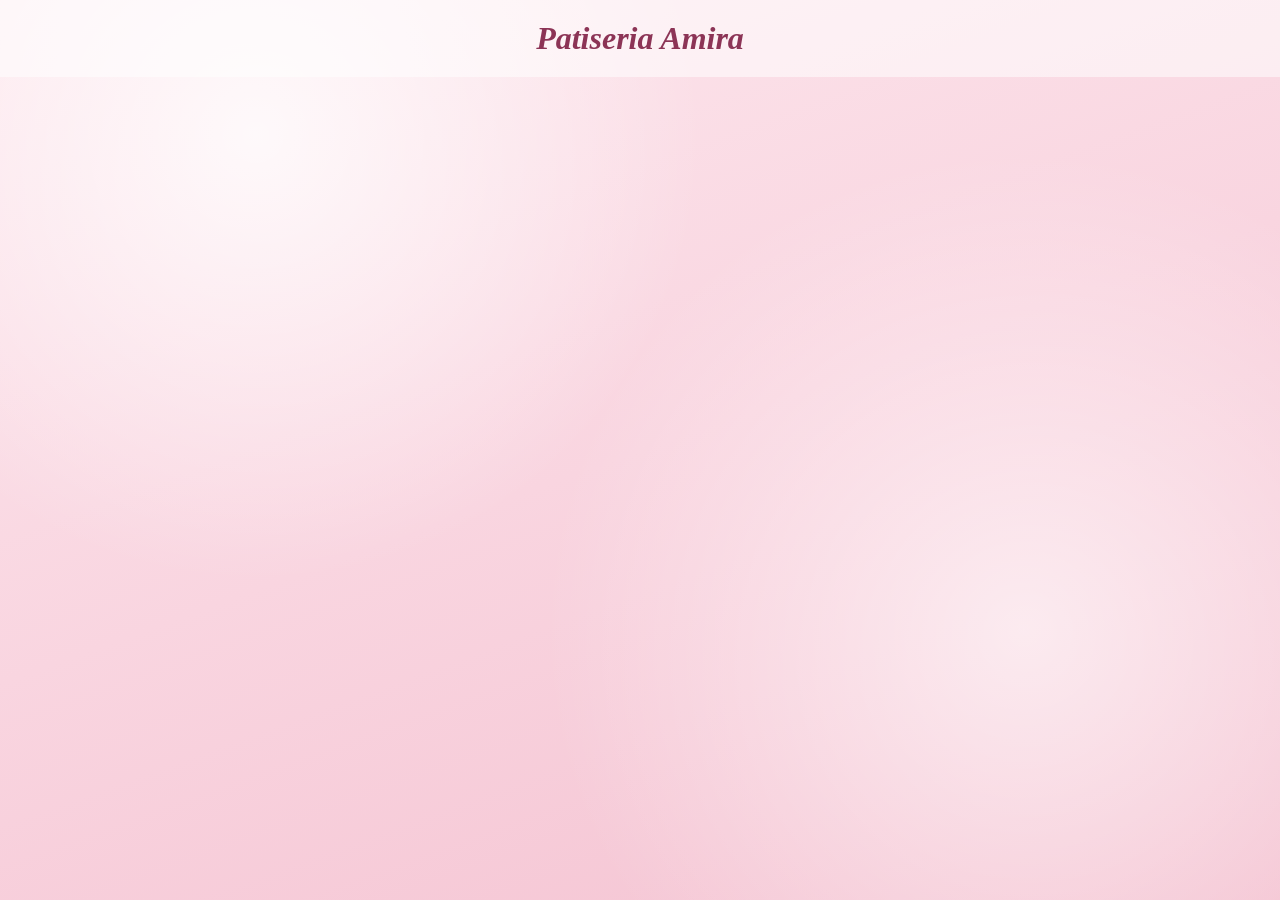
==== atestat.html @ 435b211f "amira" ====
<!DOCTYPE html>
<html lang="ro">
    <head>
        <meta charset="UTF-8">
        <meta name="viewport" content="width=device-width, initial-scale=1.0">
        <title>Patiseria Amira</title>
        <style>
            body
            {
                margin: 0;
                min-height: 100vh;
                background-color: #f9d5e0;
                background-image:
                    radial-gradient(circle at 20% 15%, rgba(255, 255, 255, 0.8), transparent 35%),
                    radial-gradient(circle at 80% 70%, rgba(255, 255, 255, 0.6), transparent 40%),
                    linear-gradient(160deg, #fde8ee 0%, #f9d5e0 50%, #f4c2d1 100%);
                background-attachment: fixed;
                font-family: Georgia, "Times New Roman", serif;
                color: #6b2e45;
            }
            h1
            {
                text-align: center;
                padding: 20px;
                margin: 0;
                color: #8c3456;
                background: rgba(255, 255, 255, 0.55);
            }
        </style>
    </head>
    <body>
        <h1><b><i>Patiseria Amira</i></b></h1>
    </body>
</html>
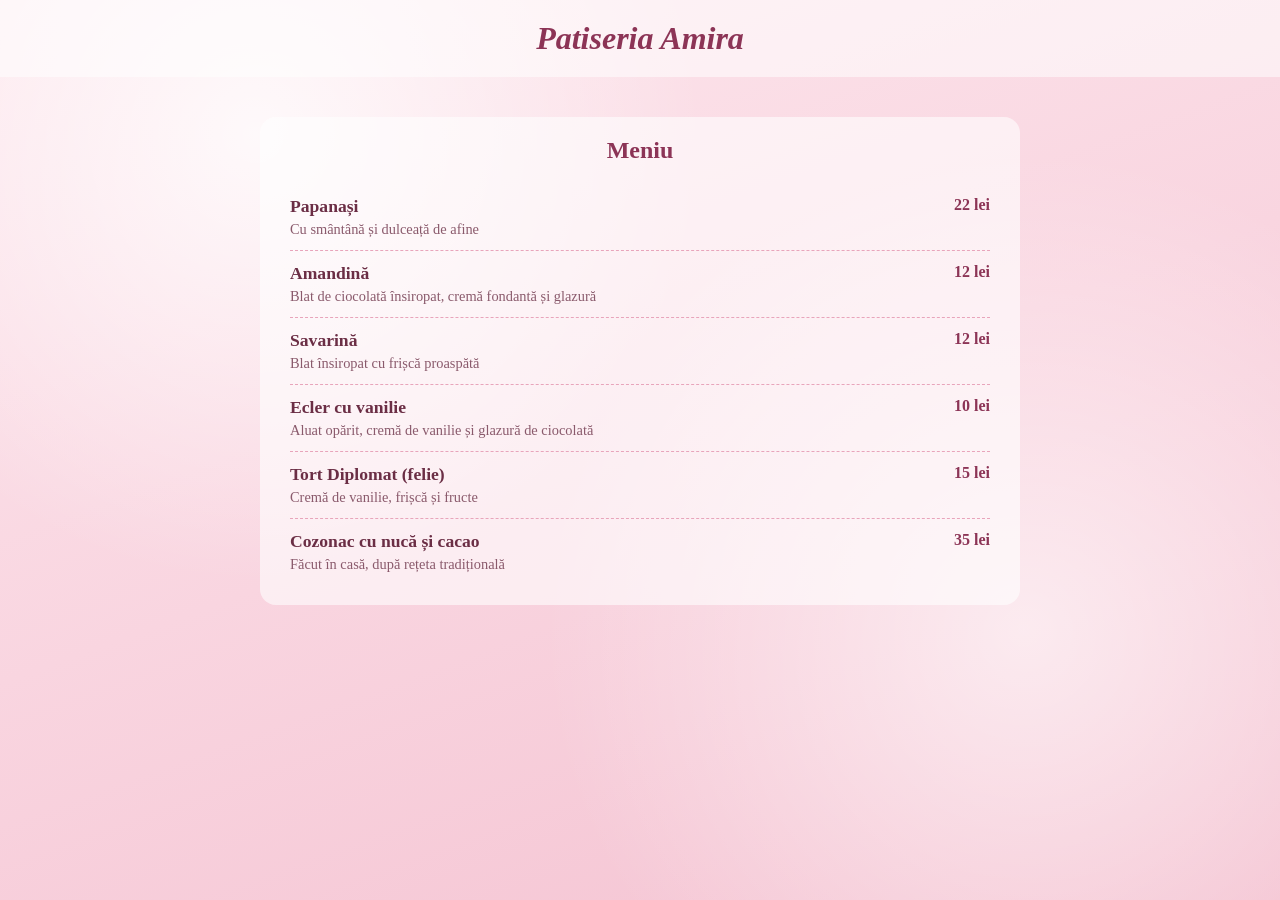
==== commit 320844e3: "innitial changes" ====
--- a/atestat.html
+++ b/atestat.html
@@ -26,9 +26,98 @@
                 color: #8c3456;
                 background: rgba(255, 255, 255, 0.55);
             }
+            .meniu
+            {
+                max-width: 700px;
+                margin: 40px auto;
+                padding: 20px 30px;
+                background: rgba(255, 255, 255, 0.6);
+                border-radius: 16px;
+            }
+            .meniu h2
+            {
+                text-align: center;
+                color: #8c3456;
+                margin-top: 0;
+            }
+            .produs
+            {
+                display: flex;
+                justify-content: space-between;
+                gap: 16px;
+                padding: 12px 0;
+                border-bottom: 1px dashed #e8a5bb;
+            }
+            .produs:last-child
+            {
+                border-bottom: none;
+            }
+            .produs h3
+            {
+                margin: 0 0 4px 0;
+                font-size: 1.1em;
+            }
+            .produs p
+            {
+                margin: 0;
+                font-size: 0.9em;
+                color: #8a5a6c;
+            }
+            .pret
+            {
+                font-weight: bold;
+                white-space: nowrap;
+                color: #8c3456;
+            }
         </style>
     </head>
     <body>
         <h1><b><i>Patiseria Amira</i></b></h1>
+
+        <section class="meniu">
+            <h2>Meniu</h2>
+            <div class="produs">
+                <div>
+                    <h3>Papanași</h3>
+                    <p>Cu smântână și dulceață de afine</p>
+                </div>
+                <span class="pret">22 lei</span>
+            </div>
+            <div class="produs">
+                <div>
+                    <h3>Amandină</h3>
+                    <p>Blat de ciocolată însiropat, cremă fondantă și glazură</p>
+                </div>
+                <span class="pret">12 lei</span>
+            </div>
+            <div class="produs">
+                <div>
+                    <h3>Savarină</h3>
+                    <p>Blat însiropat cu frișcă proaspătă</p>
+                </div>
+                <span class="pret">12 lei</span>
+            </div>
+            <div class="produs">
+                <div>
+                    <h3>Ecler cu vanilie</h3>
+                    <p>Aluat opărit, cremă de vanilie și glazură de ciocolată</p>
+                </div>
+                <span class="pret">10 lei</span>
+            </div>
+            <div class="produs">
+                <div>
+                    <h3>Tort Diplomat (felie)</h3>
+                    <p>Cremă de vanilie, frișcă și fructe</p>
+                </div>
+                <span class="pret">15 lei</span>
+            </div>
+            <div class="produs">
+                <div>
+                    <h3>Cozonac cu nucă și cacao</h3>
+                    <p>Făcut în casă, după rețeta tradițională</p>
+                </div>
+                <span class="pret">35 lei</span>
+            </div>
+        </section>
     </body>
 </html>
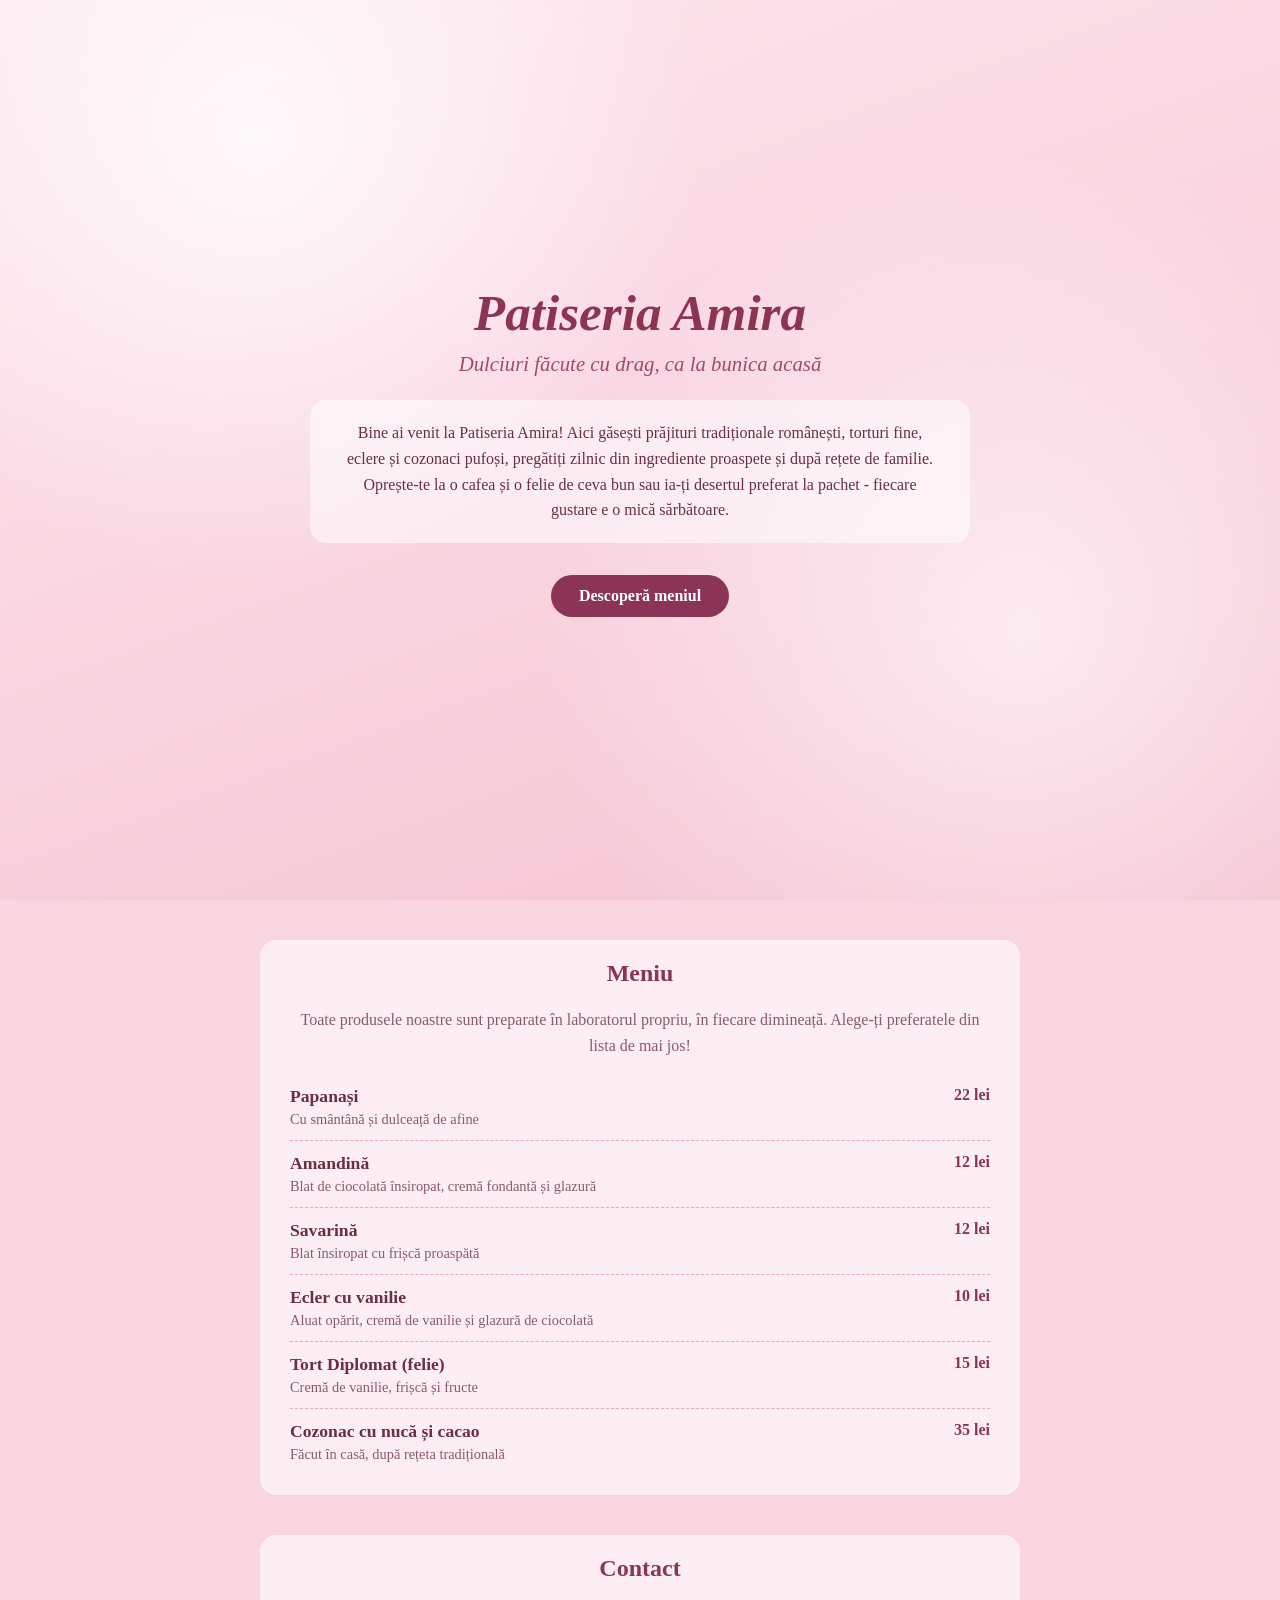
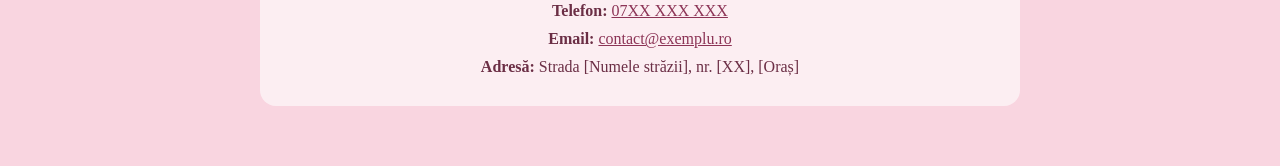
==== commit 4e3fe342: "Add welcome and contact sections to site Split the page into three sections: a full-screen welcome w" ====
--- a/atestat.html
+++ b/atestat.html
@@ -5,6 +5,10 @@
         <meta name="viewport" content="width=device-width, initial-scale=1.0">
         <title>Patiseria Amira</title>
         <style>
+            html
+            {
+                scroll-behavior: smooth;
+            }
             body
             {
                 margin: 0;
@@ -18,13 +22,52 @@
                 font-family: Georgia, "Times New Roman", serif;
                 color: #6b2e45;
             }
-            h1
-            {
-                text-align: center;
-                padding: 20px;
-                margin: 0;
-                color: #8c3456;
+            .bun-venit
+            {
+                min-height: 100vh;
+                box-sizing: border-box;
+                display: flex;
+                flex-direction: column;
+                justify-content: center;
+                align-items: center;
+                text-align: center;
+                padding: 40px 20px;
+            }
+            .bun-venit h1
+            {
+                margin: 0 0 10px 0;
+                font-size: 3.2em;
+                color: #8c3456;
+            }
+            .slogan
+            {
+                margin: 0 0 24px 0;
+                font-size: 1.3em;
+                font-style: italic;
+                color: #a14a6b;
+            }
+            .bun-venit .descriere
+            {
+                max-width: 600px;
+                margin: 0 0 32px 0;
+                padding: 20px 30px;
+                line-height: 1.6;
                 background: rgba(255, 255, 255, 0.55);
+                border-radius: 16px;
+            }
+            .buton
+            {
+                display: inline-block;
+                padding: 12px 28px;
+                border-radius: 30px;
+                background: #8c3456;
+                color: #fff;
+                text-decoration: none;
+                font-weight: bold;
+            }
+            .buton:hover
+            {
+                background: #a14a6b;
             }
             .meniu
             {
@@ -69,13 +112,56 @@
                 white-space: nowrap;
                 color: #8c3456;
             }
+            .meniu .intro
+            {
+                text-align: center;
+                margin: 0 0 16px 0;
+                line-height: 1.6;
+                color: #8a5a6c;
+            }
+            .contact
+            {
+                max-width: 700px;
+                margin: 40px auto 60px auto;
+                padding: 20px 30px;
+                background: rgba(255, 255, 255, 0.6);
+                border-radius: 16px;
+                text-align: center;
+            }
+            .contact h2
+            {
+                color: #8c3456;
+                margin-top: 0;
+            }
+            .contact p
+            {
+                margin: 10px 0;
+            }
+            .contact a
+            {
+                color: #8c3456;
+            }
         </style>
     </head>
     <body>
-        <h1><b><i>Patiseria Amira</i></b></h1>
+        <section class="bun-venit" id="acasa">
+            <h1><b><i>Patiseria Amira</i></b></h1>
+            <p class="slogan">Dulciuri făcute cu drag, ca la bunica acasă</p>
+            <p class="descriere">
+                Bine ai venit la Patiseria Amira! Aici găsești prăjituri tradiționale românești,
+                torturi fine, eclere și cozonaci pufoși, pregătiți zilnic din ingrediente proaspete
+                și după rețete de familie. Oprește-te la o cafea și o felie de ceva bun
+                sau ia-ți desertul preferat la pachet - fiecare gustare e o mică sărbătoare.
+            </p>
+            <a class="buton" href="#meniu">Descoperă meniul</a>
+        </section>
 
-        <section class="meniu">
+        <section class="meniu" id="meniu">
             <h2>Meniu</h2>
+            <p class="intro">
+                Toate produsele noastre sunt preparate în laboratorul propriu, în fiecare dimineață.
+                Alege-ți preferatele din lista de mai jos!
+            </p>
             <div class="produs">
                 <div>
                     <h3>Papanași</h3>
@@ -118,6 +204,13 @@
                 </div>
                 <span class="pret">35 lei</span>
             </div>
+        </section>
+
+        <section class="contact" id="contact">
+            <h2>Contact</h2>
+            <p><b>Telefon:</b> <a href="tel:+40700000000">07XX XXX XXX</a></p>
+            <p><b>Email:</b> <a href="mailto:contact@exemplu.ro">contact@exemplu.ro</a></p>
+            <p><b>Adresă:</b> Strada [Numele străzii], nr. [XX], [Oraș]</p>
         </section>
     </body>
 </html>
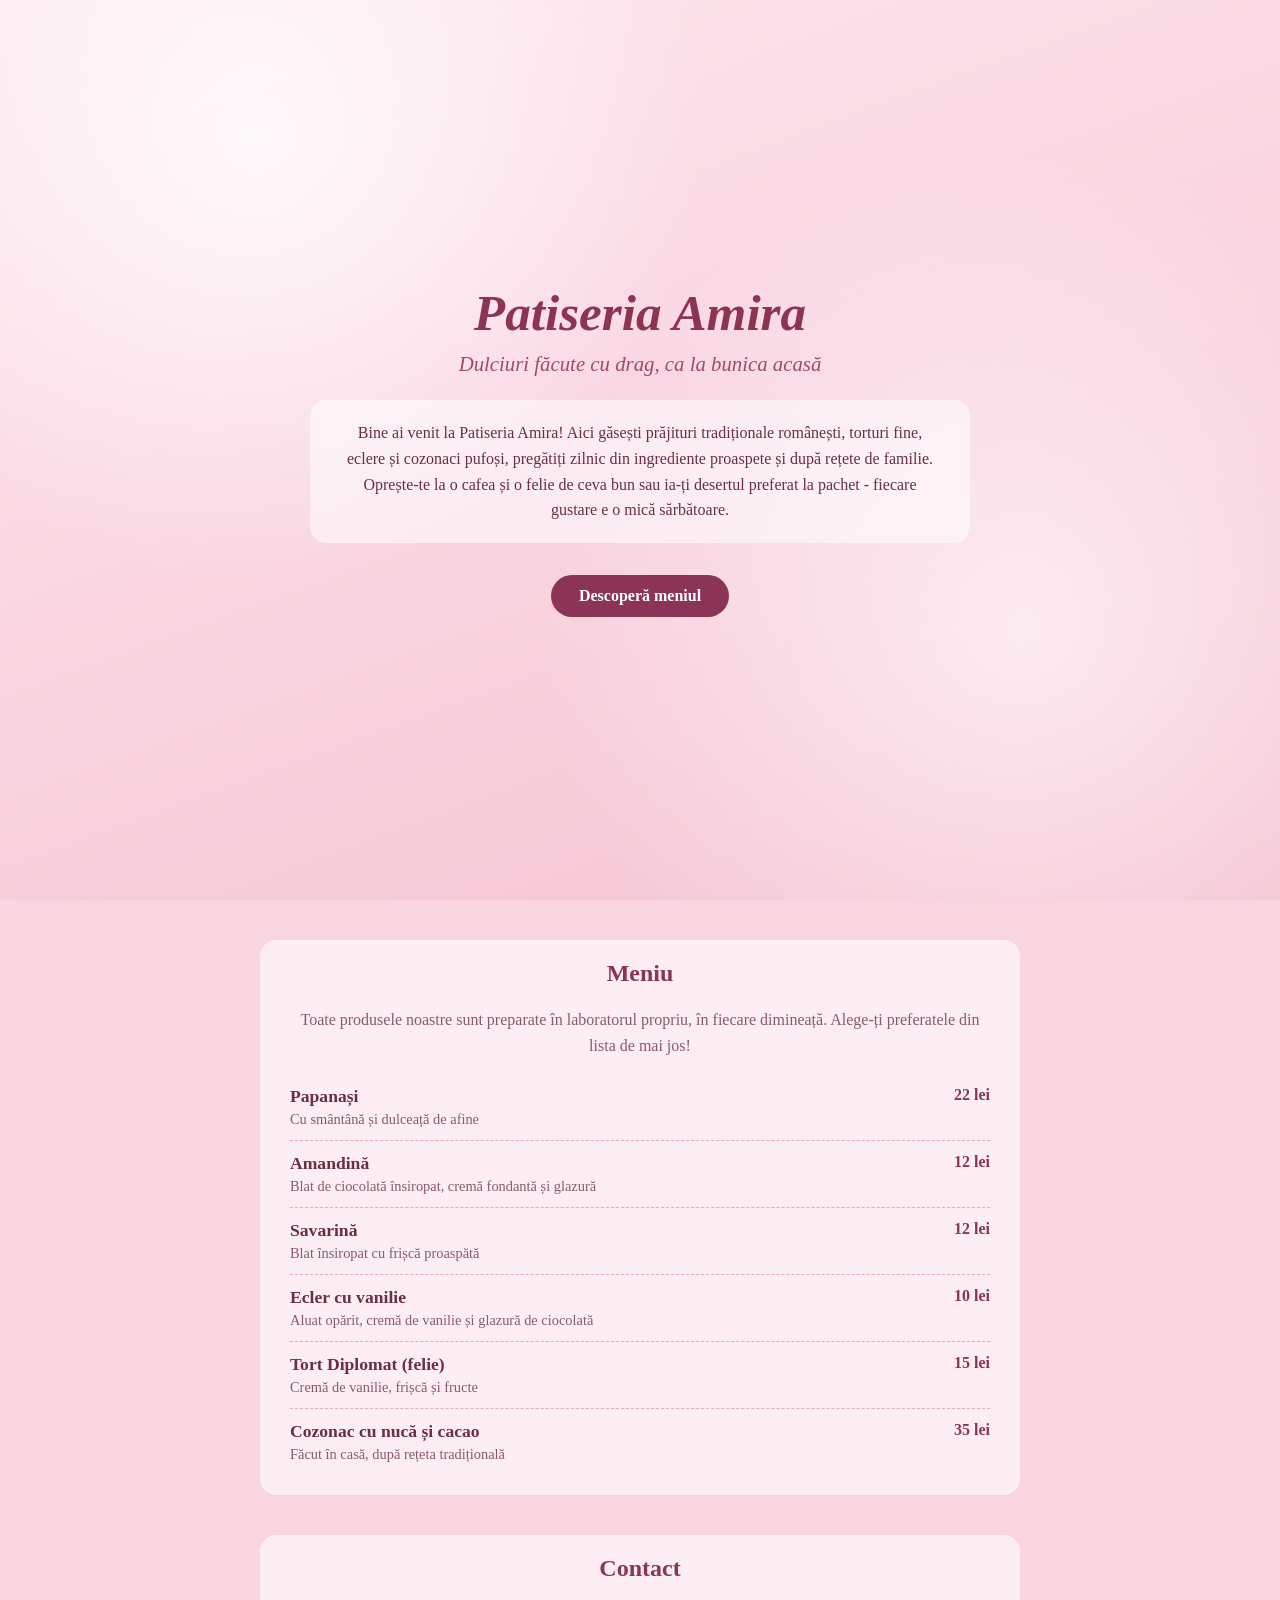
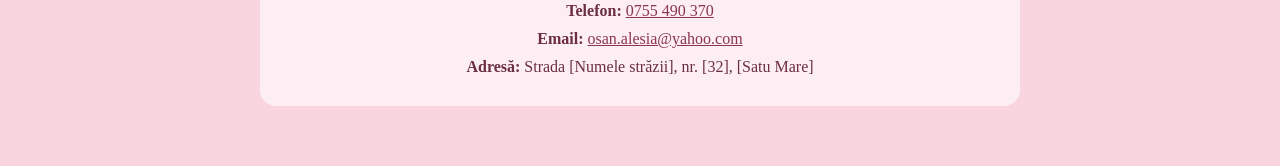
==== commit 3585e54f: "email and phone number changed" ====
--- a/atestat.html
+++ b/atestat.html
@@ -208,9 +208,9 @@
 
         <section class="contact" id="contact">
             <h2>Contact</h2>
-            <p><b>Telefon:</b> <a href="tel:+40700000000">07XX XXX XXX</a></p>
-            <p><b>Email:</b> <a href="mailto:contact@exemplu.ro">contact@exemplu.ro</a></p>
-            <p><b>Adresă:</b> Strada [Numele străzii], nr. [XX], [Oraș]</p>
+            <p><b>Telefon:</b> <a href="tel:+40700000000">0755 490 370</a></p>
+            <p><b>Email:</b> <a href="mailto:contact@exemplu.com">osan.alesia@yahoo.com</a></p>
+            <p><b>Adresă:</b> Strada [Numele străzii], nr. [32], [Satu Mare]</p>
         </section>
     </body>
 </html>
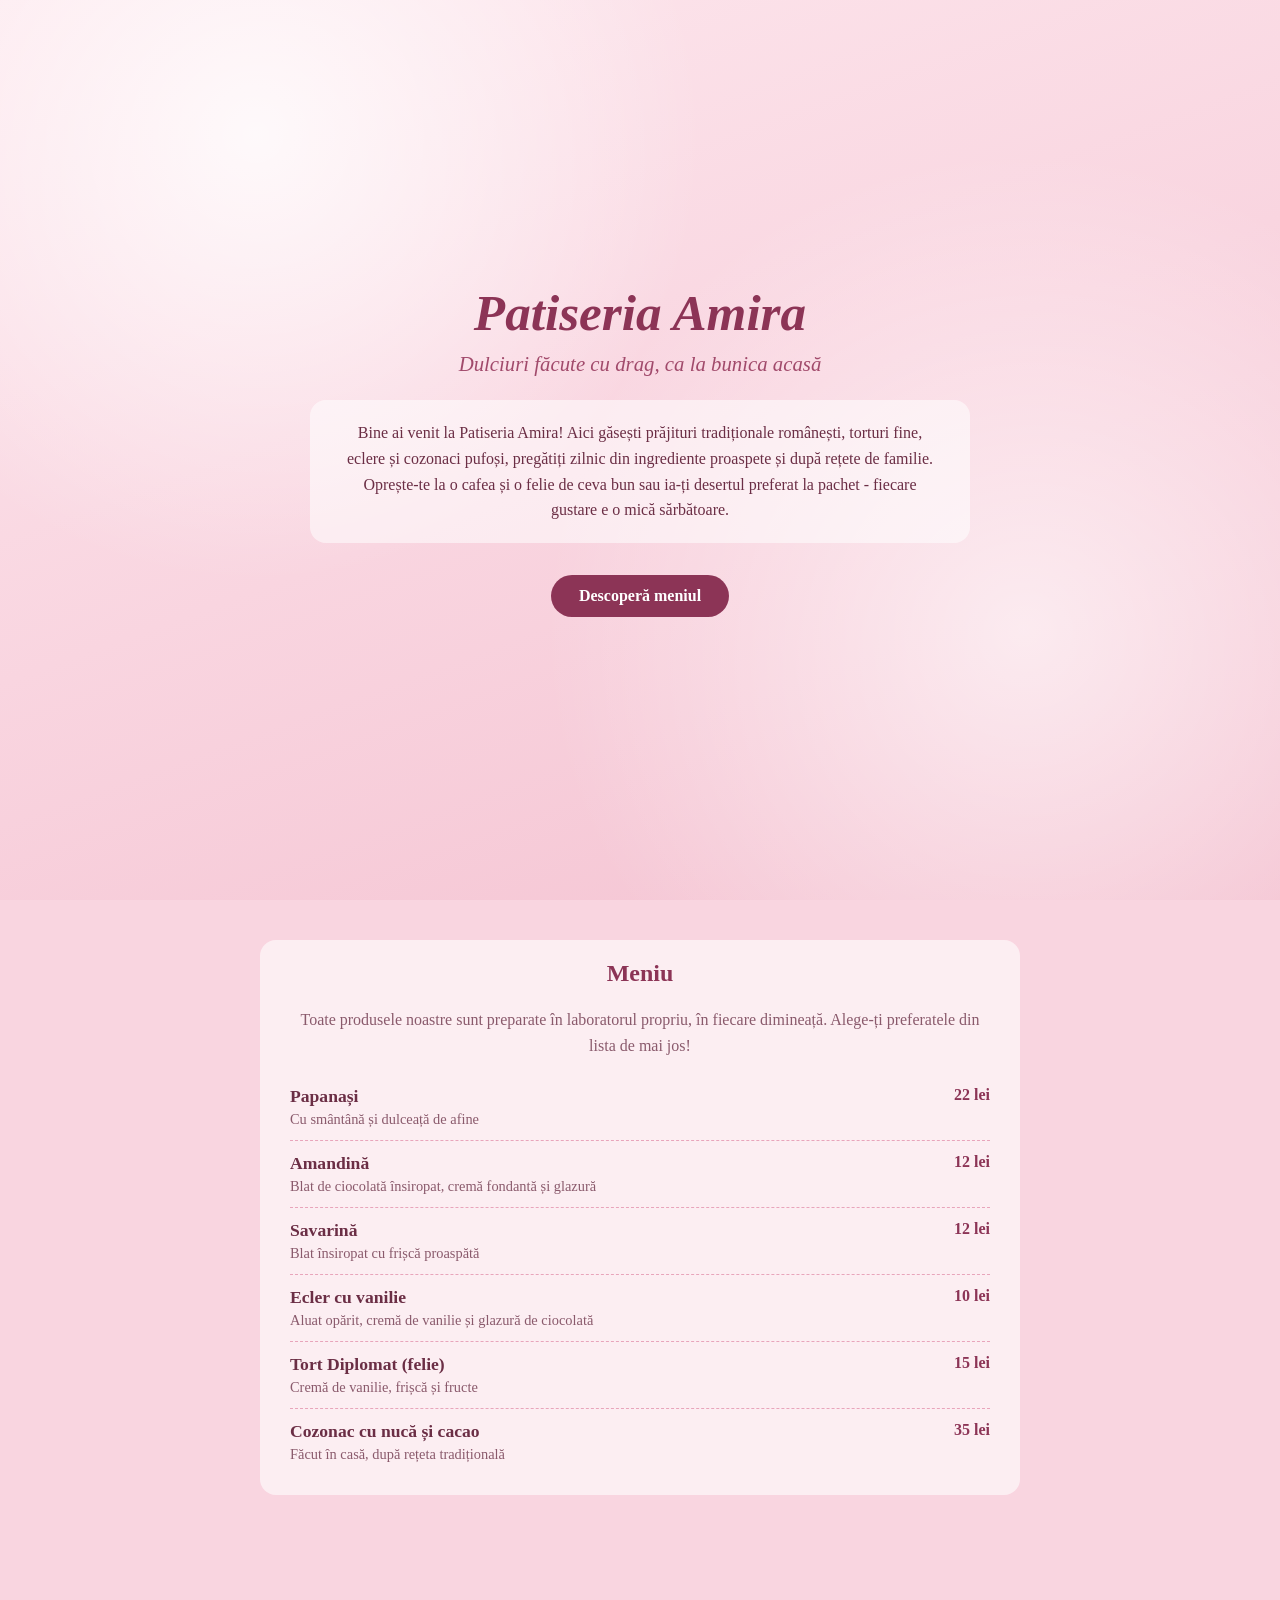
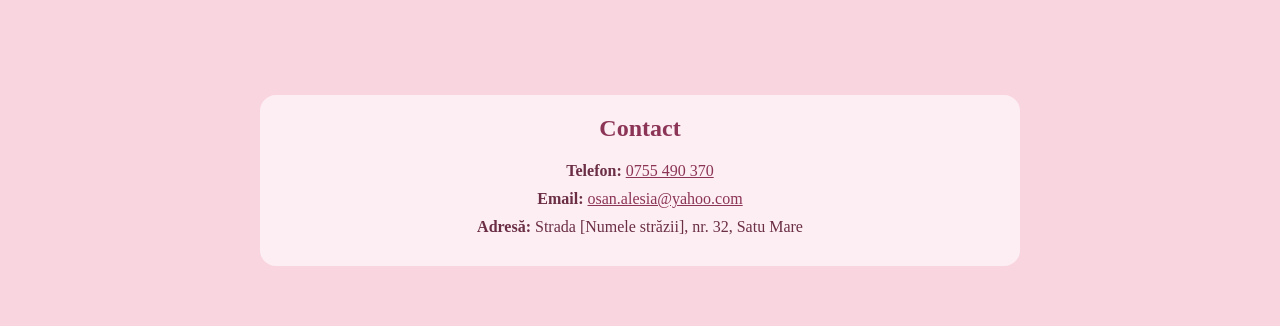
==== commit ba978d58: "changed margins for contact info" ====
--- a/atestat.html
+++ b/atestat.html
@@ -122,7 +122,7 @@
             .contact
             {
                 max-width: 700px;
-                margin: 40px auto 60px auto;
+                margin: 200px auto 60px auto;
                 padding: 20px 30px;
                 background: rgba(255, 255, 255, 0.6);
                 border-radius: 16px;
@@ -210,7 +210,7 @@
             <h2>Contact</h2>
             <p><b>Telefon:</b> <a href="tel:+40700000000">0755 490 370</a></p>
             <p><b>Email:</b> <a href="mailto:contact@exemplu.com">osan.alesia@yahoo.com</a></p>
-            <p><b>Adresă:</b> Strada [Numele străzii], nr. [32], [Satu Mare]</p>
+            <p><b>Adresă:</b> Strada [Numele străzii], nr. 32, Satu Mare</p>
         </section>
     </body>
 </html>
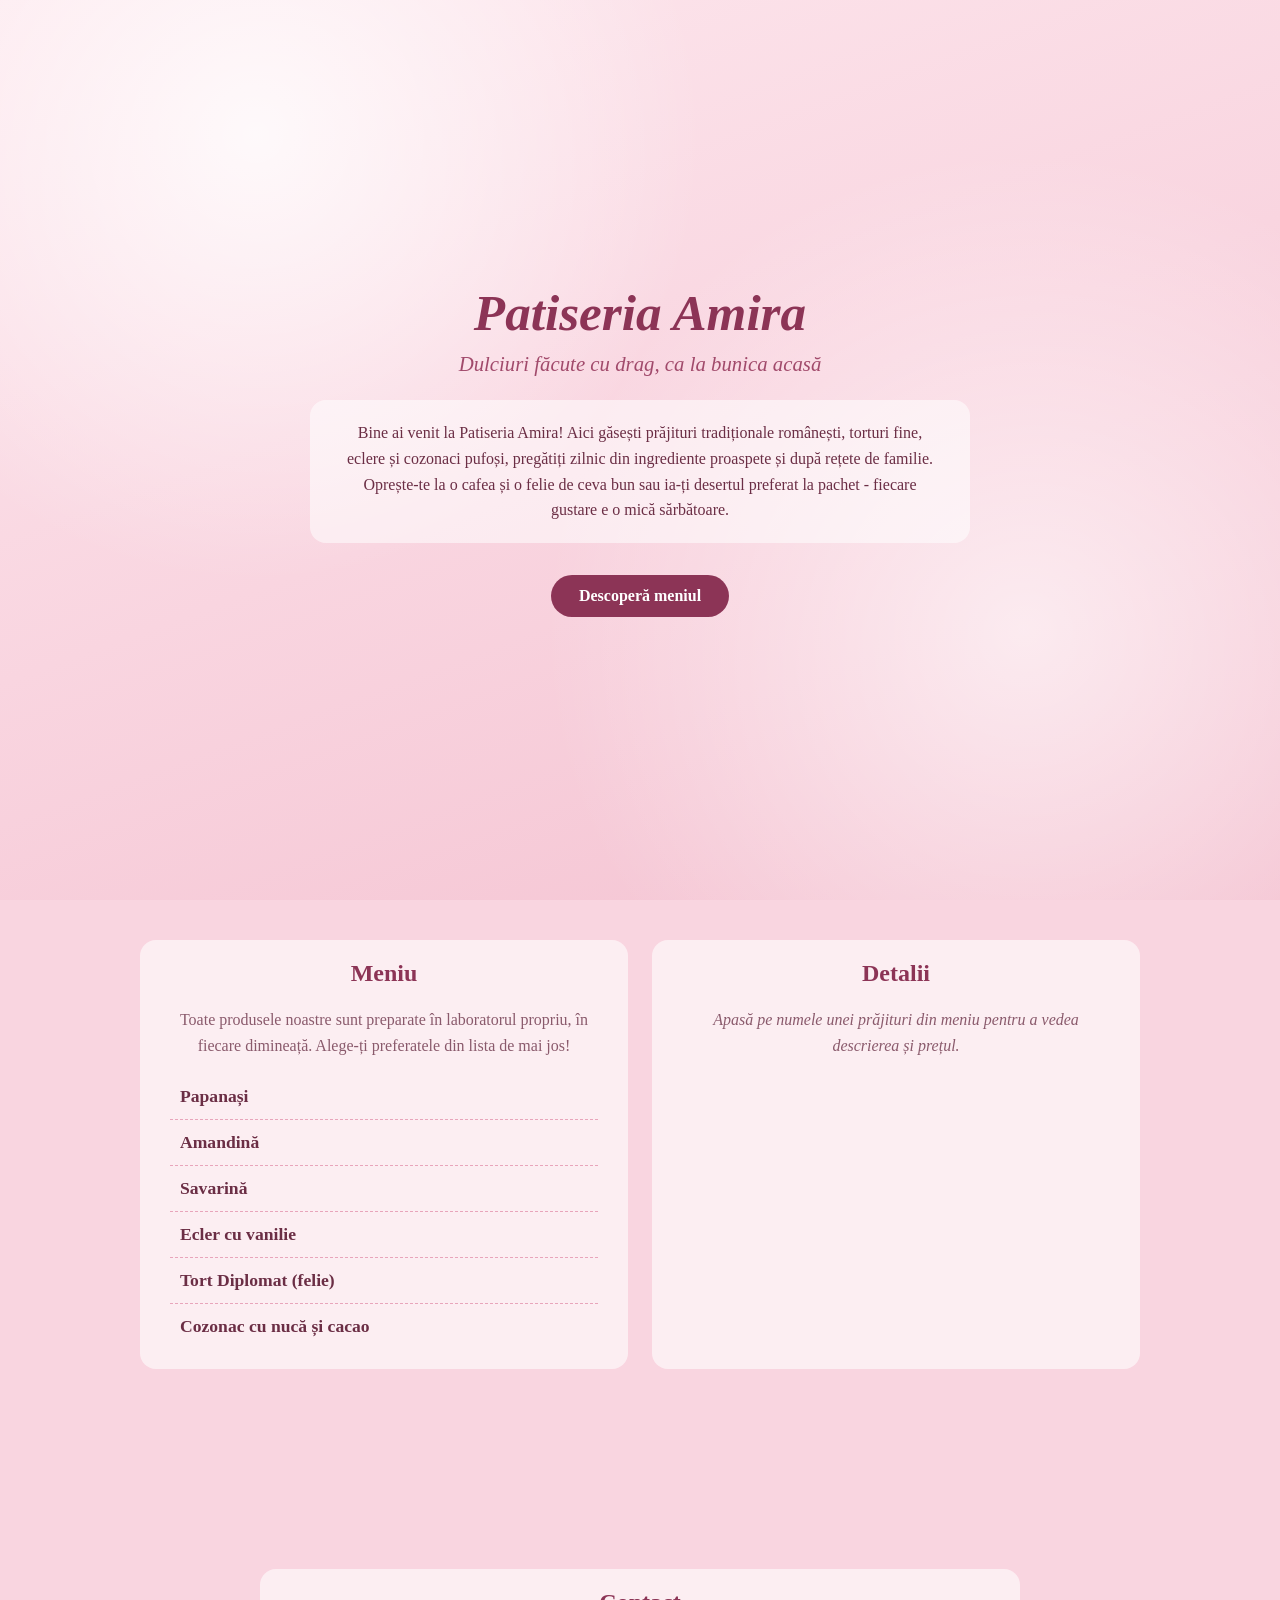
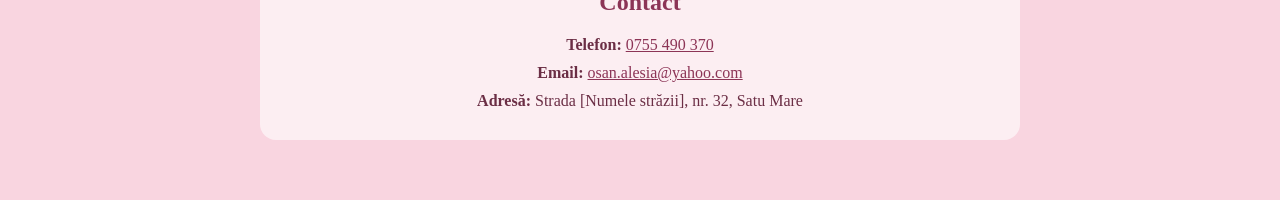
==== commit fbfbef61: "added code in css and js" ====
--- a/atestat.html
+++ b/atestat.html
@@ -4,144 +4,7 @@
         <meta charset="UTF-8">
         <meta name="viewport" content="width=device-width, initial-scale=1.0">
         <title>Patiseria Amira</title>
-        <style>
-            html
-            {
-                scroll-behavior: smooth;
-            }
-            body
-            {
-                margin: 0;
-                min-height: 100vh;
-                background-color: #f9d5e0;
-                background-image:
-                    radial-gradient(circle at 20% 15%, rgba(255, 255, 255, 0.8), transparent 35%),
-                    radial-gradient(circle at 80% 70%, rgba(255, 255, 255, 0.6), transparent 40%),
-                    linear-gradient(160deg, #fde8ee 0%, #f9d5e0 50%, #f4c2d1 100%);
-                background-attachment: fixed;
-                font-family: Georgia, "Times New Roman", serif;
-                color: #6b2e45;
-            }
-            .bun-venit
-            {
-                min-height: 100vh;
-                box-sizing: border-box;
-                display: flex;
-                flex-direction: column;
-                justify-content: center;
-                align-items: center;
-                text-align: center;
-                padding: 40px 20px;
-            }
-            .bun-venit h1
-            {
-                margin: 0 0 10px 0;
-                font-size: 3.2em;
-                color: #8c3456;
-            }
-            .slogan
-            {
-                margin: 0 0 24px 0;
-                font-size: 1.3em;
-                font-style: italic;
-                color: #a14a6b;
-            }
-            .bun-venit .descriere
-            {
-                max-width: 600px;
-                margin: 0 0 32px 0;
-                padding: 20px 30px;
-                line-height: 1.6;
-                background: rgba(255, 255, 255, 0.55);
-                border-radius: 16px;
-            }
-            .buton
-            {
-                display: inline-block;
-                padding: 12px 28px;
-                border-radius: 30px;
-                background: #8c3456;
-                color: #fff;
-                text-decoration: none;
-                font-weight: bold;
-            }
-            .buton:hover
-            {
-                background: #a14a6b;
-            }
-            .meniu
-            {
-                max-width: 700px;
-                margin: 40px auto;
-                padding: 20px 30px;
-                background: rgba(255, 255, 255, 0.6);
-                border-radius: 16px;
-            }
-            .meniu h2
-            {
-                text-align: center;
-                color: #8c3456;
-                margin-top: 0;
-            }
-            .produs
-            {
-                display: flex;
-                justify-content: space-between;
-                gap: 16px;
-                padding: 12px 0;
-                border-bottom: 1px dashed #e8a5bb;
-            }
-            .produs:last-child
-            {
-                border-bottom: none;
-            }
-            .produs h3
-            {
-                margin: 0 0 4px 0;
-                font-size: 1.1em;
-            }
-            .produs p
-            {
-                margin: 0;
-                font-size: 0.9em;
-                color: #8a5a6c;
-            }
-            .pret
-            {
-                font-weight: bold;
-                white-space: nowrap;
-                color: #8c3456;
-            }
-            .meniu .intro
-            {
-                text-align: center;
-                margin: 0 0 16px 0;
-                line-height: 1.6;
-                color: #8a5a6c;
-            }
-            .contact
-            {
-                max-width: 700px;
-                margin: 200px auto 60px auto;
-                padding: 20px 30px;
-                background: rgba(255, 255, 255, 0.6);
-                border-radius: 16px;
-                text-align: center;
-            }
-            .contact h2
-            {
-                color: #8c3456;
-                margin-top: 0;
-            }
-            .contact p
-            {
-                margin: 10px 0;
-            }
-            .contact a
-            {
-                color: #8c3456;
-            }
-        </style>
+        <link rel="stylesheet" href="atestat.css">
     </head>
     <body>
         <section class="bun-venit" id="acasa">
@@ -156,55 +19,31 @@
             <a class="buton" href="#meniu">Descoperă meniul</a>
         </section>
 
-        <section class="meniu" id="meniu">
-            <h2>Meniu</h2>
-            <p class="intro">
-                Toate produsele noastre sunt preparate în laboratorul propriu, în fiecare dimineață.
-                Alege-ți preferatele din lista de mai jos!
-            </p>
-            <div class="produs">
-                <div>
-                    <h3>Papanași</h3>
-                    <p>Cu smântână și dulceață de afine</p>
+        <div class="zona-meniu" id="meniu">
+            <section class="meniu">
+                <h2>Meniu</h2>
+                <p class="intro">
+                    Toate produsele noastre sunt preparate în laboratorul propriu, în fiecare dimineață.
+                    Alege-ți preferatele din lista de mai jos!
+                </p>
+                <button class="produs" type="button" data-descriere="Cu smântână și dulceață de afine" data-pret="22 lei">Papanași</button>
+                <button class="produs" type="button" data-descriere="Blat de ciocolată însiropat, cremă fondantă și glazură" data-pret="12 lei">Amandină</button>
+                <button class="produs" type="button" data-descriere="Blat însiropat cu frișcă proaspătă" data-pret="12 lei">Savarină</button>
+                <button class="produs" type="button" data-descriere="Aluat opărit, cremă de vanilie și glazură de ciocolată" data-pret="10 lei">Ecler cu vanilie</button>
+                <button class="produs" type="button" data-descriere="Cremă de vanilie, frișcă și fructe" data-pret="15 lei">Tort Diplomat (felie)</button>
+                <button class="produs" type="button" data-descriere="Făcut în casă, după rețeta tradițională" data-pret="35 lei">Cozonac cu nucă și cacao</button>
+            </section>
+
+            <section class="detalii">
+                <h2>Detalii</h2>
+                <p class="indemn" id="detalii-indemn">Apasă pe numele unei prăjituri din meniu pentru a vedea descrierea și prețul.</p>
+                <div id="detalii-continut" hidden>
+                    <h3 id="detalii-nume"></h3>
+                    <p id="detalii-descriere"></p>
+                    <p class="pret" id="detalii-pret"></p>
                 </div>
-                <span class="pret">22 lei</span>
-            </div>
-            <div class="produs">
-                <div>
-                    <h3>Amandină</h3>
-                    <p>Blat de ciocolată însiropat, cremă fondantă și glazură</p>
-                </div>
-                <span class="pret">12 lei</span>
-            </div>
-            <div class="produs">
-                <div>
-                    <h3>Savarină</h3>
-                    <p>Blat însiropat cu frișcă proaspătă</p>
-                </div>
-                <span class="pret">12 lei</span>
-            </div>
-            <div class="produs">
-                <div>
-                    <h3>Ecler cu vanilie</h3>
-                    <p>Aluat opărit, cremă de vanilie și glazură de ciocolată</p>
-                </div>
-                <span class="pret">10 lei</span>
-            </div>
-            <div class="produs">
-                <div>
-                    <h3>Tort Diplomat (felie)</h3>
-                    <p>Cremă de vanilie, frișcă și fructe</p>
-                </div>
-                <span class="pret">15 lei</span>
-            </div>
-            <div class="produs">
-                <div>
-                    <h3>Cozonac cu nucă și cacao</h3>
-                    <p>Făcut în casă, după rețeta tradițională</p>
-                </div>
-                <span class="pret">35 lei</span>
-            </div>
-        </section>
+            </section>
+        </div>
 
         <section class="contact" id="contact">
             <h2>Contact</h2>
@@ -212,5 +51,7 @@
             <p><b>Email:</b> <a href="mailto:contact@exemplu.com">osan.alesia@yahoo.com</a></p>
             <p><b>Adresă:</b> Strada [Numele străzii], nr. 32, Satu Mare</p>
         </section>
+
+        <script src="atestat.js"></script>
     </body>
 </html>
--- a/atestat.css
+++ b/atestat.css
@@ -0,0 +1,165 @@
+html
+{
+    scroll-behavior: smooth;
+}
+body
+{
+    margin: 0;
+    min-height: 100vh;
+    background-color: #f9d5e0;
+    background-image:
+        radial-gradient(circle at 20% 15%, rgba(255, 255, 255, 0.8), transparent 35%),
+        radial-gradient(circle at 80% 70%, rgba(255, 255, 255, 0.6), transparent 40%),
+        linear-gradient(160deg, #fde8ee 0%, #f9d5e0 50%, #f4c2d1 100%);
+    background-attachment: fixed;
+    font-family: Georgia, "Times New Roman", serif;
+    color: #6b2e45;
+}
+.bun-venit
+{
+    min-height: 100vh;
+    box-sizing: border-box;
+    display: flex;
+    flex-direction: column;
+    justify-content: center;
+    align-items: center;
+    text-align: center;
+    padding: 40px 20px;
+}
+.bun-venit h1
+{
+    margin: 0 0 10px 0;
+    font-size: 3.2em;
+    color: #8c3456;
+}
+.slogan
+{
+    margin: 0 0 24px 0;
+    font-size: 1.3em;
+    font-style: italic;
+    color: #a14a6b;
+}
+.bun-venit .descriere
+{
+    max-width: 600px;
+    margin: 0 0 32px 0;
+    padding: 20px 30px;
+    line-height: 1.6;
+    background: rgba(255, 255, 255, 0.55);
+    border-radius: 16px;
+}
+.buton
+{
+    display: inline-block;
+    padding: 12px 28px;
+    border-radius: 30px;
+    background: #8c3456;
+    color: #fff;
+    text-decoration: none;
+    font-weight: bold;
+}
+.buton:hover
+{
+    background: #a14a6b;
+}
+.zona-meniu
+{
+    display: flex;
+    flex-wrap: wrap;
+    gap: 24px;
+    max-width: 1000px;
+    margin: 40px auto;
+    padding: 0 20px;
+}
+.meniu, .detalii
+{
+    flex: 1 1 300px;
+    padding: 20px 30px;
+    background: rgba(255, 255, 255, 0.6);
+    border-radius: 16px;
+}
+.meniu h2, .detalii h2
+{
+    text-align: center;
+    color: #8c3456;
+    margin-top: 0;
+}
+.produs
+{
+    display: block;
+    width: 100%;
+    padding: 12px 10px;
+    border: none;
+    border-bottom: 1px dashed #e8a5bb;
+    background: none;
+    font: inherit;
+    font-size: 1.1em;
+    font-weight: bold;
+    color: inherit;
+    text-align: left;
+    cursor: pointer;
+}
+.produs:last-child
+{
+    border-bottom: none;
+}
+.produs:hover
+{
+    background: rgba(232, 165, 187, 0.2);
+}
+.produs.activ
+{
+    background: rgba(232, 165, 187, 0.4);
+    color: #8c3456;
+}
+.indemn
+{
+    text-align: center;
+    font-style: italic;
+    color: #8a5a6c;
+}
+.detalii h3
+{
+    margin: 0 0 12px 0;
+    font-size: 1.5em;
+    color: #8c3456;
+}
+.detalii p
+{
+    line-height: 1.6;
+}
+.pret
+{
+    font-size: 1.3em;
+    font-weight: bold;
+    color: #8c3456;
+}
+.meniu .intro
+{
+    text-align: center;
+    margin: 0 0 16px 0;
+    line-height: 1.6;
+    color: #8a5a6c;
+}
+.contact
+{
+    max-width: 700px;
+    margin: 200px auto 60px auto;
+    padding: 20px 30px;
+    background: rgba(255, 255, 255, 0.6);
+    border-radius: 16px;
+    text-align: center;
+}
+.contact h2
+{
+    color: #8c3456;
+    margin-top: 0;
+}
+.contact p
+{
+    margin: 10px 0;
+}
+.contact a
+{
+    color: #8c3456;
+}
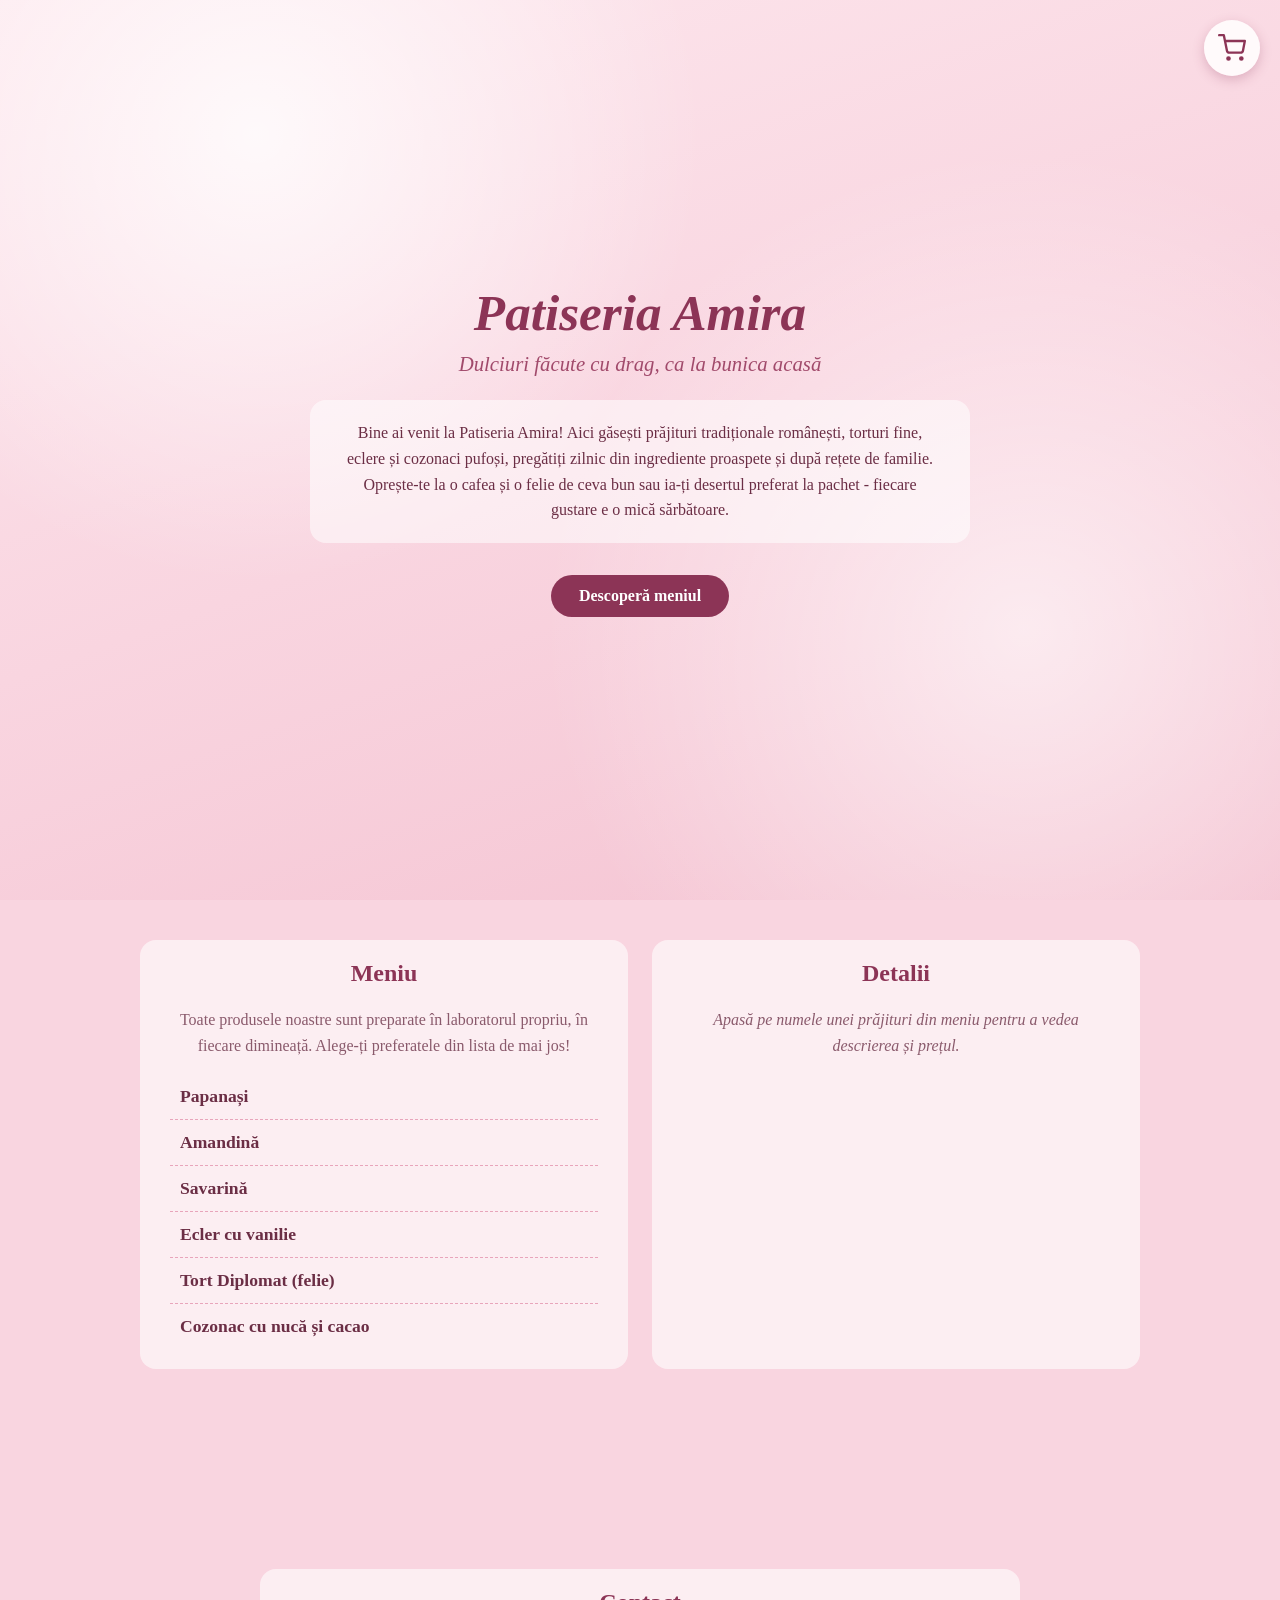
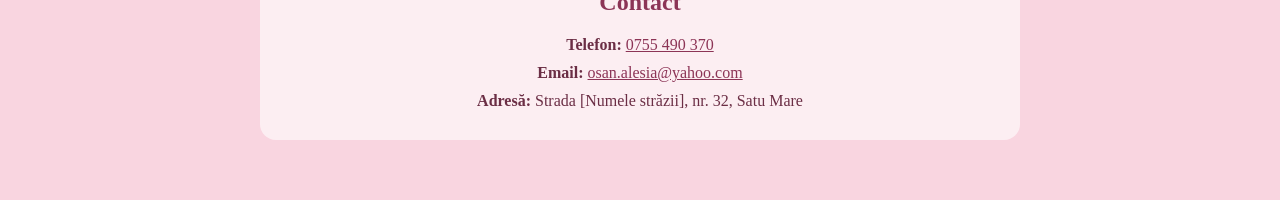
==== commit d787a78a: "only god knows" ====
--- a/atestat.html
+++ b/atestat.html
@@ -7,49 +7,69 @@
         <link rel="stylesheet" href="atestat.css">
     </head>
     <body>
-        <section class="bun-venit" id="acasa">
-            <h1><b><i>Patiseria Amira</i></b></h1>
-            <p class="slogan">Dulciuri făcute cu drag, ca la bunica acasă</p>
-            <p class="descriere">
-                Bine ai venit la Patiseria Amira! Aici găsești prăjituri tradiționale românești,
-                torturi fine, eclere și cozonaci pufoși, pregătiți zilnic din ingrediente proaspete
-                și după rețete de familie. Oprește-te la o cafea și o felie de ceva bun
-                sau ia-ți desertul preferat la pachet - fiecare gustare e o mică sărbătoare.
-            </p>
-            <a class="buton" href="#meniu">Descoperă meniul</a>
-        </section>
+        <a class="cos-icon" href="#cos" aria-label="Coșul de cumpărături">
+            <svg viewBox="0 0 24 24" width="28" height="28" fill="none" stroke="currentColor" stroke-width="2" stroke-linecap="round" stroke-linejoin="round">
+                <circle cx="9" cy="21" r="1"></circle>
+                <circle cx="20" cy="21" r="1"></circle>
+                <path d="M1 1h4l2.68 13.39a2 2 0 0 0 2 1.61h9.72a2 2 0 0 0 2-1.61L23 6H6"></path>
+            </svg>
+            <span class="cos-numar" id="cos-numar" hidden>0</span>
+        </a>
 
-        <div class="zona-meniu" id="meniu">
-            <section class="meniu">
-                <h2>Meniu</h2>
-                <p class="intro">
-                    Toate produsele noastre sunt preparate în laboratorul propriu, în fiecare dimineață.
-                    Alege-ți preferatele din lista de mai jos!
+        <div id="pagina-principala">
+            <section class="bun-venit" id="acasa">
+                <h1><b><i>Patiseria Amira</i></b></h1>
+                <p class="slogan">Dulciuri făcute cu drag, ca la bunica acasă</p>
+                <p class="descriere">
+                    Bine ai venit la Patiseria Amira! Aici găsești prăjituri tradiționale românești,
+                    torturi fine, eclere și cozonaci pufoși, pregătiți zilnic din ingrediente proaspete
+                    și după rețete de familie. Oprește-te la o cafea și o felie de ceva bun
+                    sau ia-ți desertul preferat la pachet - fiecare gustare e o mică sărbătoare.
                 </p>
-                <button class="produs" type="button" data-descriere="Cu smântână și dulceață de afine" data-pret="22 lei">Papanași</button>
-                <button class="produs" type="button" data-descriere="Blat de ciocolată însiropat, cremă fondantă și glazură" data-pret="12 lei">Amandină</button>
-                <button class="produs" type="button" data-descriere="Blat însiropat cu frișcă proaspătă" data-pret="12 lei">Savarină</button>
-                <button class="produs" type="button" data-descriere="Aluat opărit, cremă de vanilie și glazură de ciocolată" data-pret="10 lei">Ecler cu vanilie</button>
-                <button class="produs" type="button" data-descriere="Cremă de vanilie, frișcă și fructe" data-pret="15 lei">Tort Diplomat (felie)</button>
-                <button class="produs" type="button" data-descriere="Făcut în casă, după rețeta tradițională" data-pret="35 lei">Cozonac cu nucă și cacao</button>
+                <a class="buton" href="#meniu">Descoperă meniul</a>
             </section>
 
-            <section class="detalii">
-                <h2>Detalii</h2>
-                <p class="indemn" id="detalii-indemn">Apasă pe numele unei prăjituri din meniu pentru a vedea descrierea și prețul.</p>
-                <div id="detalii-continut" hidden>
-                    <h3 id="detalii-nume"></h3>
-                    <p id="detalii-descriere"></p>
-                    <p class="pret" id="detalii-pret"></p>
-                </div>
+            <div class="zona-meniu" id="meniu">
+                <section class="meniu">
+                    <h2>Meniu</h2>
+                    <p class="intro">
+                        Toate produsele noastre sunt preparate în laboratorul propriu, în fiecare dimineață.
+                        Alege-ți preferatele din lista de mai jos!
+                    </p>
+                    <button class="produs" type="button" data-descriere="Cu smântână și dulceață de afine" data-pret="22">Papanași</button>
+                    <button class="produs" type="button" data-descriere="Blat de ciocolată însiropat, cremă fondantă și glazură" data-pret="12">Amandină</button>
+                    <button class="produs" type="button" data-descriere="Blat însiropat cu frișcă proaspătă" data-pret="12">Savarină</button>
+                    <button class="produs" type="button" data-descriere="Aluat opărit, cremă de vanilie și glazură de ciocolată" data-pret="10">Ecler cu vanilie</button>
+                    <button class="produs" type="button" data-descriere="Cremă de vanilie, frișcă și fructe" data-pret="15">Tort Diplomat (felie)</button>
+                    <button class="produs" type="button" data-descriere="Făcut în casă, după rețeta tradițională" data-pret="35">Cozonac cu nucă și cacao</button>
+                </section>
+
+                <section class="detalii">
+                    <h2>Detalii</h2>
+                    <p class="indemn" id="detalii-indemn">Apasă pe numele unei prăjituri din meniu pentru a vedea descrierea și prețul.</p>
+                    <div id="detalii-continut" hidden>
+                        <h3 id="detalii-nume"></h3>
+                        <p id="detalii-descriere"></p>
+                        <p class="pret" id="detalii-pret"></p>
+                        <button class="buton" id="adauga-in-cos" type="button">Adaugă în coș</button>
+                    </div>
+                </section>
+            </div>
+
+            <section class="contact" id="contact">
+                <h2>Contact</h2>
+                <p><b>Telefon:</b> <a href="tel:+40700000000">0755 490 370</a></p>
+                <p><b>Email:</b> <a href="mailto:contact@exemplu.com">osan.alesia@yahoo.com</a></p>
+                <p><b>Adresă:</b> Strada [Numele străzii], nr. 32, Satu Mare</p>
             </section>
         </div>
 
-        <section class="contact" id="contact">
-            <h2>Contact</h2>
-            <p><b>Telefon:</b> <a href="tel:+40700000000">0755 490 370</a></p>
-            <p><b>Email:</b> <a href="mailto:contact@exemplu.com">osan.alesia@yahoo.com</a></p>
-            <p><b>Adresă:</b> Strada [Numele străzii], nr. 32, Satu Mare</p>
+        <section class="pagina-cos" id="cos" hidden>
+            <h2>Coșul tău</h2>
+            <p class="indemn" id="cos-gol">Coșul este gol. Alege ceva bun din meniu!</p>
+            <ul class="cos-lista" id="cos-lista"></ul>
+            <p class="cos-total" id="cos-total" hidden>Total: <span id="cos-suma">0</span> lei</p>
+            <p class="cos-inapoi"><a class="buton" href="#meniu">← Înapoi la meniu</a></p>
         </section>
 
         <script src="atestat.js"></script>
--- a/atestat.css
+++ b/atestat.css
@@ -1,3 +1,7 @@
+[hidden]
+{
+    display: none !important;
+}
 html
 {
     scroll-behavior: smooth;
@@ -53,10 +57,14 @@
     display: inline-block;
     padding: 12px 28px;
     border-radius: 30px;
+    border: none;
     background: #8c3456;
     color: #fff;
     text-decoration: none;
-    font-weight: bold;
+    font-family: inherit;
+    font-size: inherit;
+    font-weight: bold;
+    cursor: pointer;
 }
 .buton:hover
 {
@@ -163,3 +171,119 @@
 {
     color: #8c3456;
 }
+.cos-icon
+{
+    position: fixed;
+    top: 20px;
+    right: 20px;
+    z-index: 10;
+    width: 56px;
+    height: 56px;
+    display: flex;
+    justify-content: center;
+    align-items: center;
+    border-radius: 50%;
+    background: rgba(255, 255, 255, 0.85);
+    box-shadow: 0 4px 12px rgba(140, 52, 86, 0.25);
+    color: #8c3456;
+    text-decoration: none;
+}
+.cos-icon:hover
+{
+    background: #fff;
+}
+.cos-numar
+{
+    position: absolute;
+    top: -4px;
+    right: -4px;
+    min-width: 22px;
+    height: 22px;
+    padding: 0 6px;
+    box-sizing: border-box;
+    border-radius: 11px;
+    background: #8c3456;
+    color: #fff;
+    font-size: 0.8em;
+    font-weight: bold;
+    line-height: 22px;
+    text-align: center;
+}
+.pagina-cos
+{
+    max-width: 700px;
+    margin: 100px auto 60px auto;
+    padding: 20px 30px;
+    background: rgba(255, 255, 255, 0.6);
+    border-radius: 16px;
+}
+.pagina-cos h2
+{
+    text-align: center;
+    color: #8c3456;
+    margin-top: 0;
+}
+.cos-lista
+{
+    list-style: none;
+    margin: 0;
+    padding: 0;
+}
+.cos-articol
+{
+    display: flex;
+    align-items: center;
+    gap: 16px;
+    padding: 12px 0;
+    border-bottom: 1px dashed #e8a5bb;
+}
+.cos-nume
+{
+    flex: 1;
+    font-weight: bold;
+}
+.cos-cantitate
+{
+    display: flex;
+    align-items: center;
+    gap: 8px;
+}
+.cos-cantitate button
+{
+    width: 28px;
+    height: 28px;
+    border: 1px solid #e8a5bb;
+    border-radius: 50%;
+    background: #fff;
+    color: #8c3456;
+    font-family: inherit;
+    font-size: 1em;
+    font-weight: bold;
+    line-height: 1;
+    cursor: pointer;
+}
+.cos-cantitate button:hover
+{
+    background: #fde8ee;
+}
+.cos-subtotal
+{
+    min-width: 70px;
+    text-align: right;
+    font-weight: bold;
+    color: #8c3456;
+}
+.cos-total
+{
+    margin: 0;
+    padding-top: 16px;
+    text-align: right;
+    font-size: 1.3em;
+    font-weight: bold;
+    color: #8c3456;
+}
+.cos-inapoi
+{
+    margin: 24px 0 0 0;
+    text-align: center;
+}
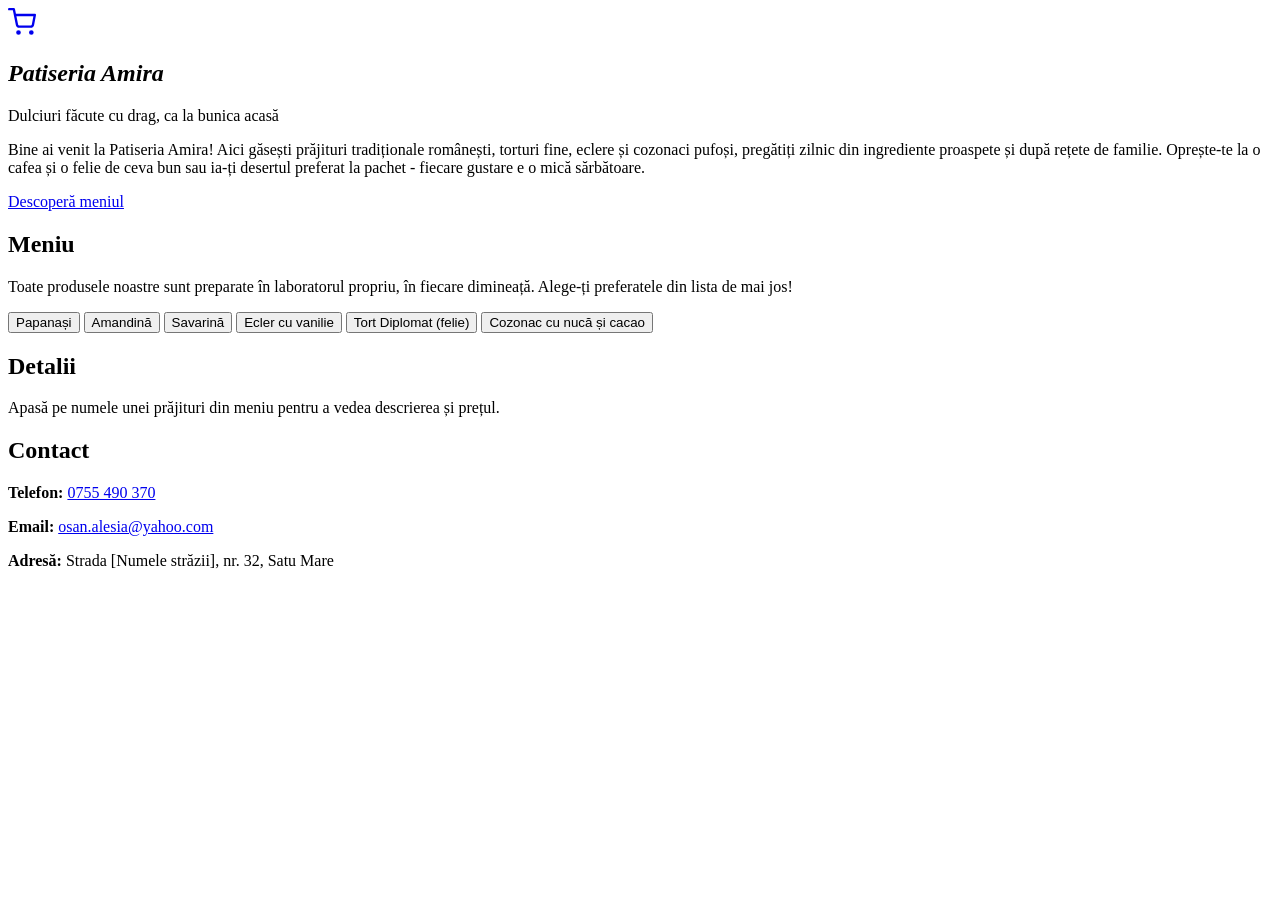
==== commit 261a641b: "dumnezeu cu mila" ====
--- a/atestat.html
+++ b/atestat.html
@@ -4,7 +4,7 @@
         <meta charset="UTF-8">
         <meta name="viewport" content="width=device-width, initial-scale=1.0">
         <title>Patiseria Amira</title>
-        <link rel="stylesheet" href="atestat.css">
+        <link rel="stylesheet" href="css/style.css">
     </head>
     <body>
         <a class="cos-icon" href="#cos" aria-label="Coșul de cumpărături">
